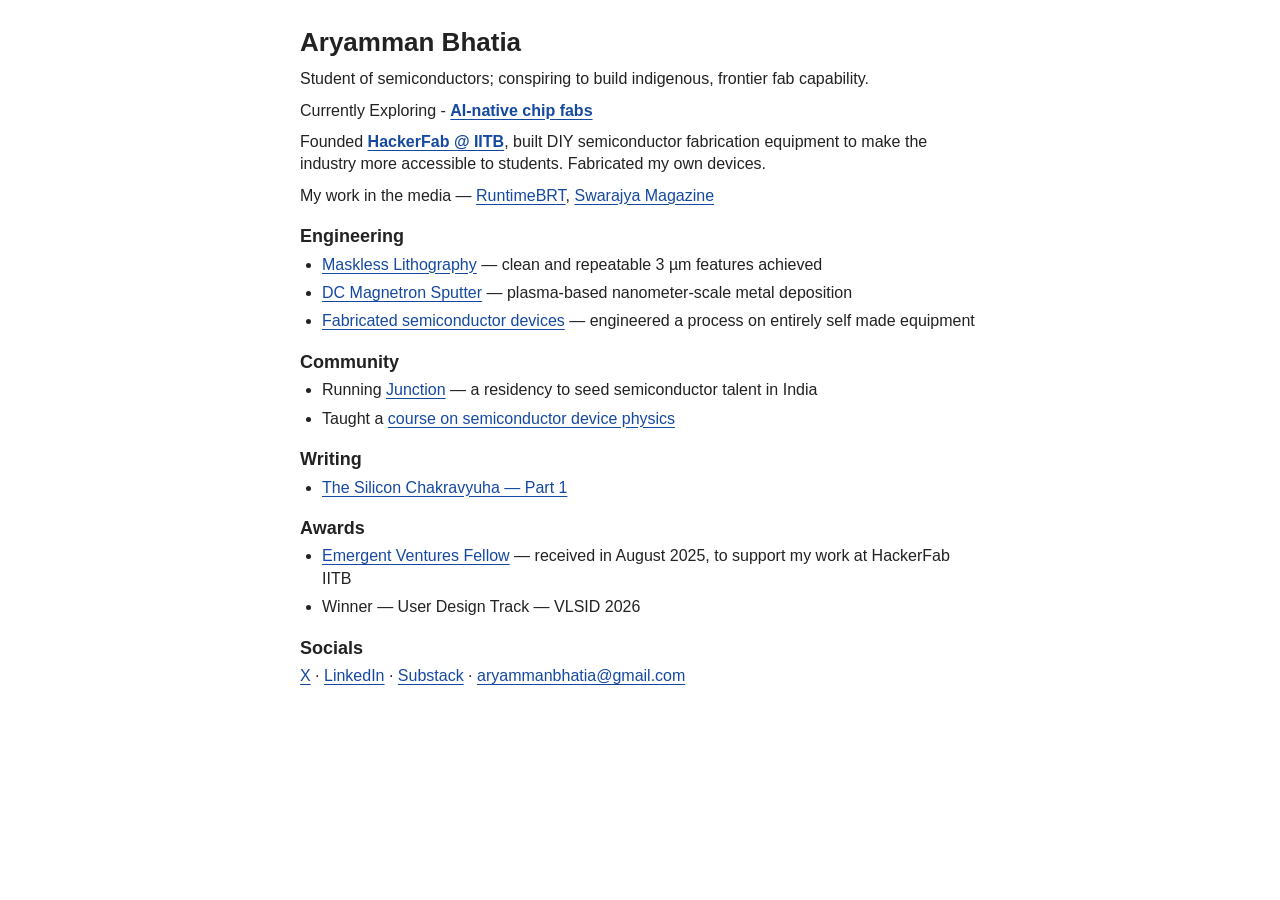
==== index.html @ 1f13994a "Add email contact to socials" ====
<!doctype html>
<html lang="en">
<head>
  <meta charset="utf-8">
  <meta name="viewport" content="width=device-width, initial-scale=1">
  <meta name="description" content="Aryamman Bhatia — student of semiconductors, building indigenous frontier fab capability.">
  <title>Aryamman Bhatia</title>
  <style>
    body { max-width: 680px; margin: clamp(12px, 3svh, 28px) auto; padding: 0 24px; font-family: Arial, sans-serif; font-size: clamp(13px, 1.95svh, 16px); line-height: 1.4; color: #222; background: #fff; }
    h1 { font-size: 26px; line-height: 1.2; margin: 0 0 10px; }
    h2 { font-size: 18px; line-height: 1.25; margin: 18px 0 6px; }
    p { margin: 0 0 9px; }
    ul { padding-left: 22px; margin: 0; }
    li { margin: 0 0 6px; }
    li:last-child { margin-bottom: 0; }
    main > section:last-child p { margin-bottom: 0; }
    a { color: #1549a1; text-underline-offset: 3px; }
    a:focus-visible { outline: 2px solid currentColor; outline-offset: 4px; }
    @media (max-width: 480px) {
      body { margin: 16px auto; padding: 0 18px; font-size: 14px; line-height: 1.35; }
      h1 { font-size: 24px; margin-bottom: 8px; }
      h2 { font-size: 16px; margin: 15px 0 5px; }
      p { margin-bottom: 8px; }
      ul { padding-left: 18px; }
      li { margin-bottom: 5px; }
    }
    @media (max-width: 480px) and (max-height: 700px) {
      body { margin: 12px auto; font-size: 13px; line-height: 1.3; }
      h1 { font-size: 23px; margin-bottom: 7px; }
      h2 { font-size: 15px; margin: 12px 0 4px; }
      p { margin-bottom: 7px; }
      li { margin-bottom: 4px; }
    }
    @media (max-width: 360px) and (max-height: 600px) {
      body { margin: 10px auto; padding: 0 14px; font-size: 12.5px; line-height: 1.25; }
      h1 { font-size: 22px; }
      h2 { margin-top: 9px; }
      p { margin-bottom: 6px; }
      li { margin-bottom: 3px; }
    }
  </style>
</head>
<body>
  <main>
    <header>
      <h1>Aryamman Bhatia</h1>
      <p>Student of semiconductors; conspiring to build indigenous, frontier fab capability.</p>
      <p>Currently Exploring - <a href="https://processzero.github.io/"><strong>AI-native chip fabs</strong></a></p>
      <p>Founded <a href="https://youtu.be/UWHMm4Qjpmo?si=KiwOOxzL8OLNGPFb"><strong>HackerFab @ IITB</strong></a>, built DIY semiconductor fabrication equipment to make the industry more accessible to students. Fabricated my own devices.</p>
      <p>My work in the media — <a href="https://youtu.be/UWHMm4Qjpmo?si=KiwOOxzL8OLNGPFb">RuntimeBRT</a>, <a href="https://swarajyamag.com/technology/inside-hackerfab-iitb-indias-first-student-led-chip-fab">Swarajya Magazine</a></p>
    </header>

    <section aria-labelledby="engineering">
      <h2 id="engineering">Engineering</h2>
      <ul>
        <li><a href="/litho/">Maskless Lithography</a> — clean and repeatable 3 µm features achieved</li>
        <li><a href="/sputter/">DC Magnetron Sputter</a> — plasma-based nanometer-scale metal deposition</li>
        <li><a href="/fabricated/">Fabricated semiconductor devices</a> — engineered a process on entirely self made equipment</li>
      </ul>
    </section>

    <section aria-labelledby="community">
      <h2 id="community">Community</h2>
      <ul>
        <li>Running <a href="https://junction.lagrangepoint.org">Junction</a> — a residency to seed semiconductor talent in India</li>
        <li>Taught a <a href="https://youtube.com/playlist?list=PL8vKQfFtdyAJ3X6LCVu2bD0E-TdJ8vKZG&amp;si=2NzPwnh5XY1NngX3">course on semiconductor device physics</a></li>
      </ul>
    </section>

    <section aria-labelledby="writing">
      <h2 id="writing">Writing</h2>
      <ul>
        <li><a href="https://aryamman.substack.com/p/the-silicon-chakravyuha-part-i">The Silicon Chakravyuha — Part 1</a></li>
      </ul>
    </section>

    <section aria-labelledby="awards">
      <h2 id="awards">Awards</h2>
      <ul>
        <li><a href="https://marginalrevolution.com/marginalrevolution/2026/07/emergent-ventures-india-17th-cohort.html">Emergent Ventures Fellow</a> — received in August 2025, to support my work at HackerFab IITB</li>
        <li>Winner — User Design Track — VLSID 2026</li>
      </ul>
    </section>
    <section aria-labelledby="socials">
      <h2 id="socials">Socials</h2>
      <p><a href="https://x.com/aryamman_bhatia">X</a> · <a href="https://www.linkedin.com/in/aryamman-bhatia-2818b1280/">LinkedIn</a> · <a href="https://aryamman.substack.com/">Substack</a> · <a href="mailto:aryammanbhatia@gmail.com">aryammanbhatia@gmail.com</a></p>
    </section>
  </main>
</body>
</html>
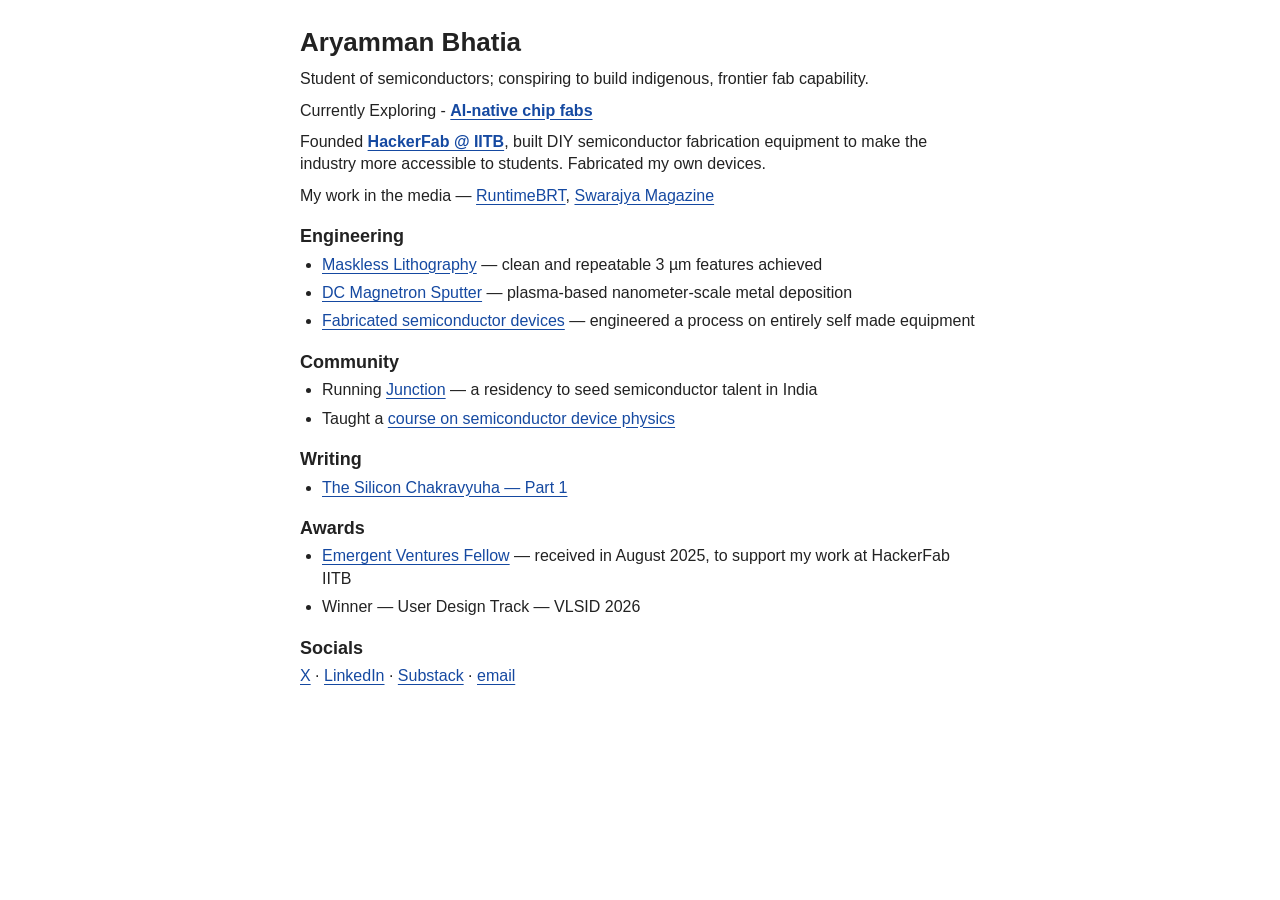
==== commit f5fbb469: "Label email contact link as email" ====
--- a/index.html
+++ b/index.html
@@ -83,7 +83,7 @@
     </section>
     <section aria-labelledby="socials">
       <h2 id="socials">Socials</h2>
-      <p><a href="https://x.com/aryamman_bhatia">X</a> · <a href="https://www.linkedin.com/in/aryamman-bhatia-2818b1280/">LinkedIn</a> · <a href="https://aryamman.substack.com/">Substack</a> · <a href="mailto:aryammanbhatia@gmail.com">aryammanbhatia@gmail.com</a></p>
+      <p><a href="https://x.com/aryamman_bhatia">X</a> · <a href="https://www.linkedin.com/in/aryamman-bhatia-2818b1280/">LinkedIn</a> · <a href="https://aryamman.substack.com/">Substack</a> · <a href="mailto:aryammanbhatia@gmail.com">email</a></p>
     </section>
   </main>
 </body>
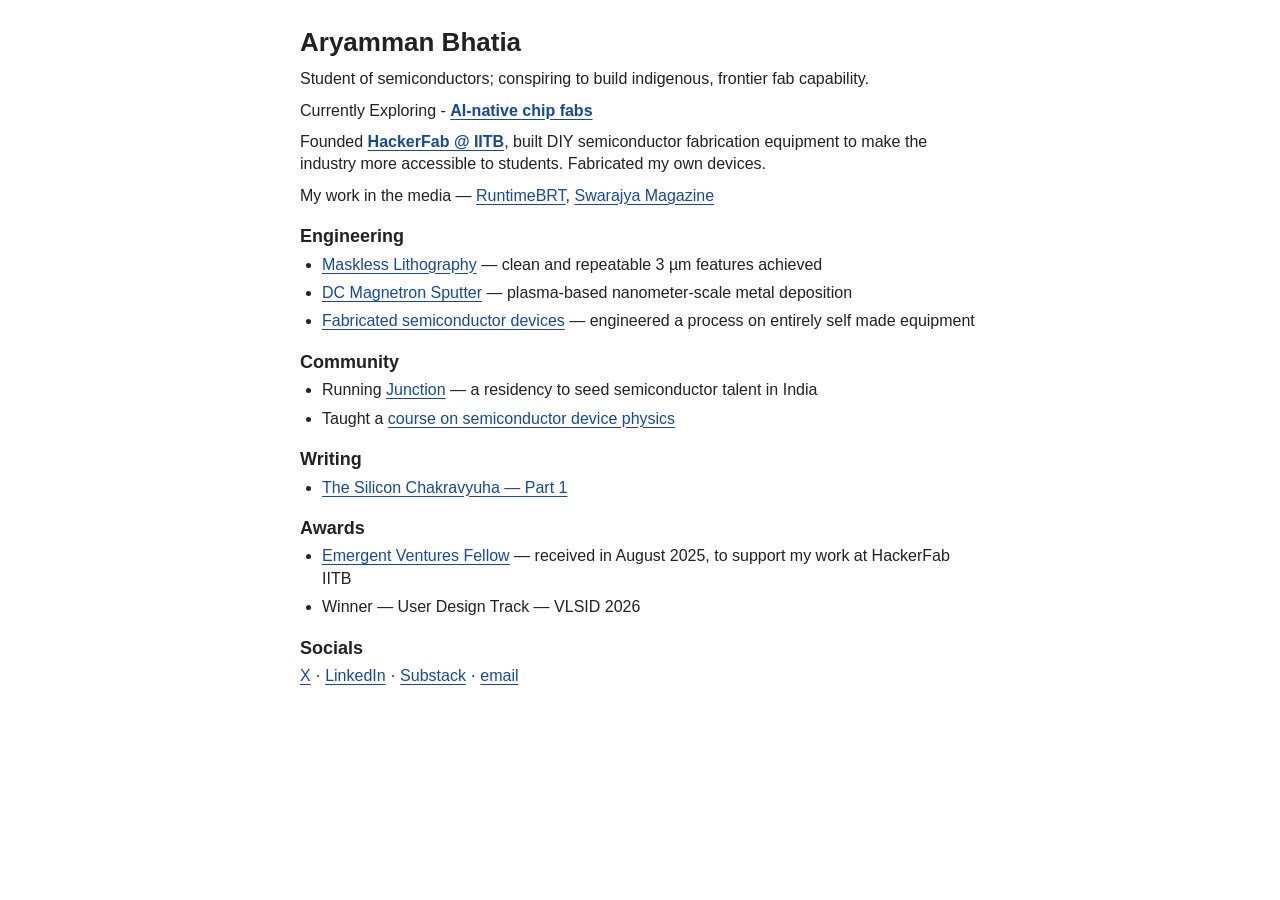
==== commit 239c8b47: "Add browser-independent email contact menu and copy action" ====
--- a/index.html
+++ b/index.html
@@ -16,6 +16,15 @@
     main > section:last-child p { margin-bottom: 0; }
     a { color: #1549a1; text-underline-offset: 3px; }
     a:focus-visible { outline: 2px solid currentColor; outline-offset: 4px; }
+    .social-links { display: flex; align-items: baseline; flex-wrap: wrap; gap: 0 5px; position: relative; }
+    .email-contact summary { color: #1549a1; text-decoration: underline; text-underline-offset: 3px; cursor: pointer; list-style: none; }
+    .email-contact summary::-webkit-details-marker { display: none; }
+    .email-contact summary:focus-visible, .email-panel button:focus-visible { outline: 2px solid #1549a1; outline-offset: 4px; }
+    .email-panel { position: absolute; z-index: 1; bottom: 100%; left: 0; width: 278px; max-width: calc(100vw - 36px); padding: 12px; margin-bottom: 8px; border: 1px solid #ccc; background: #fff; font-size: 13px; box-shadow: 0 2px 8px #0001; }
+    .email-actions { display: flex; align-items: center; gap: 12px; margin-top: 10px; font-size: 12px; }
+    .email-panel button { font: inherit; padding: 4px 7px; background: #fff; border: 1px solid #aaa; border-radius: 2px; cursor: pointer; }
+    .email-status { margin: 8px 0 0; font-size: 11px; color: #555; }
+    .email-status:empty { display: none; }
     @media (max-width: 480px) {
       body { margin: 16px auto; padding: 0 18px; font-size: 14px; line-height: 1.35; }
       h1 { font-size: 24px; margin-bottom: 8px; }
@@ -83,8 +92,49 @@
     </section>
     <section aria-labelledby="socials">
       <h2 id="socials">Socials</h2>
-      <p><a href="https://x.com/aryamman_bhatia">X</a> · <a href="https://www.linkedin.com/in/aryamman-bhatia-2818b1280/">LinkedIn</a> · <a href="https://aryamman.substack.com/">Substack</a> · <a href="mailto:aryammanbhatia@gmail.com">email</a></p>
+      <div class="social-links">
+        <a href="https://x.com/aryamman_bhatia">X</a><span aria-hidden="true">·</span>
+        <a href="https://www.linkedin.com/in/aryamman-bhatia-2818b1280/">LinkedIn</a><span aria-hidden="true">·</span>
+        <a href="https://aryamman.substack.com/">Substack</a><span aria-hidden="true">·</span>
+        <details class="email-contact">
+          <summary>email</summary>
+          <div class="email-panel">
+            <a id="email-address" href="mailto:aryammanbhatia@gmail.com">aryammanbhatia@gmail.com</a>
+            <div class="email-actions">
+              <button id="copy-email" type="button">Copy address</button>
+              <a href="mailto:aryammanbhatia@gmail.com">Email app</a>
+              <a href="https://mail.google.com/mail/?view=cm&amp;fs=1&amp;to=aryammanbhatia%40gmail.com" target="_blank" rel="noopener noreferrer">Gmail</a>
+            </div>
+            <p class="email-status" id="email-status" role="status"></p>
+          </div>
+        </details>
+      </div>
     </section>
   </main>
+  <script>
+    document.getElementById('copy-email').addEventListener('click', async () => {
+      const status = document.getElementById('email-status');
+      try {
+        await navigator.clipboard.writeText('aryammanbhatia@gmail.com');
+        status.textContent = 'Email address copied.';
+      } catch {
+        const range = document.createRange();
+        range.selectNodeContents(document.getElementById('email-address'));
+        const selection = window.getSelection();
+        selection.removeAllRanges();
+        selection.addRange(range);
+        status.textContent = 'Address selected. Press Ctrl+C or ⌘C to copy.';
+      }
+    });
+    document.addEventListener('keydown', event => {
+      if (event.key === 'Escape') {
+        const contact = document.querySelector('.email-contact');
+        if (contact.open) {
+          contact.open = false;
+          contact.querySelector('summary').focus();
+        }
+      }
+    });
+  </script>
 </body>
 </html>
